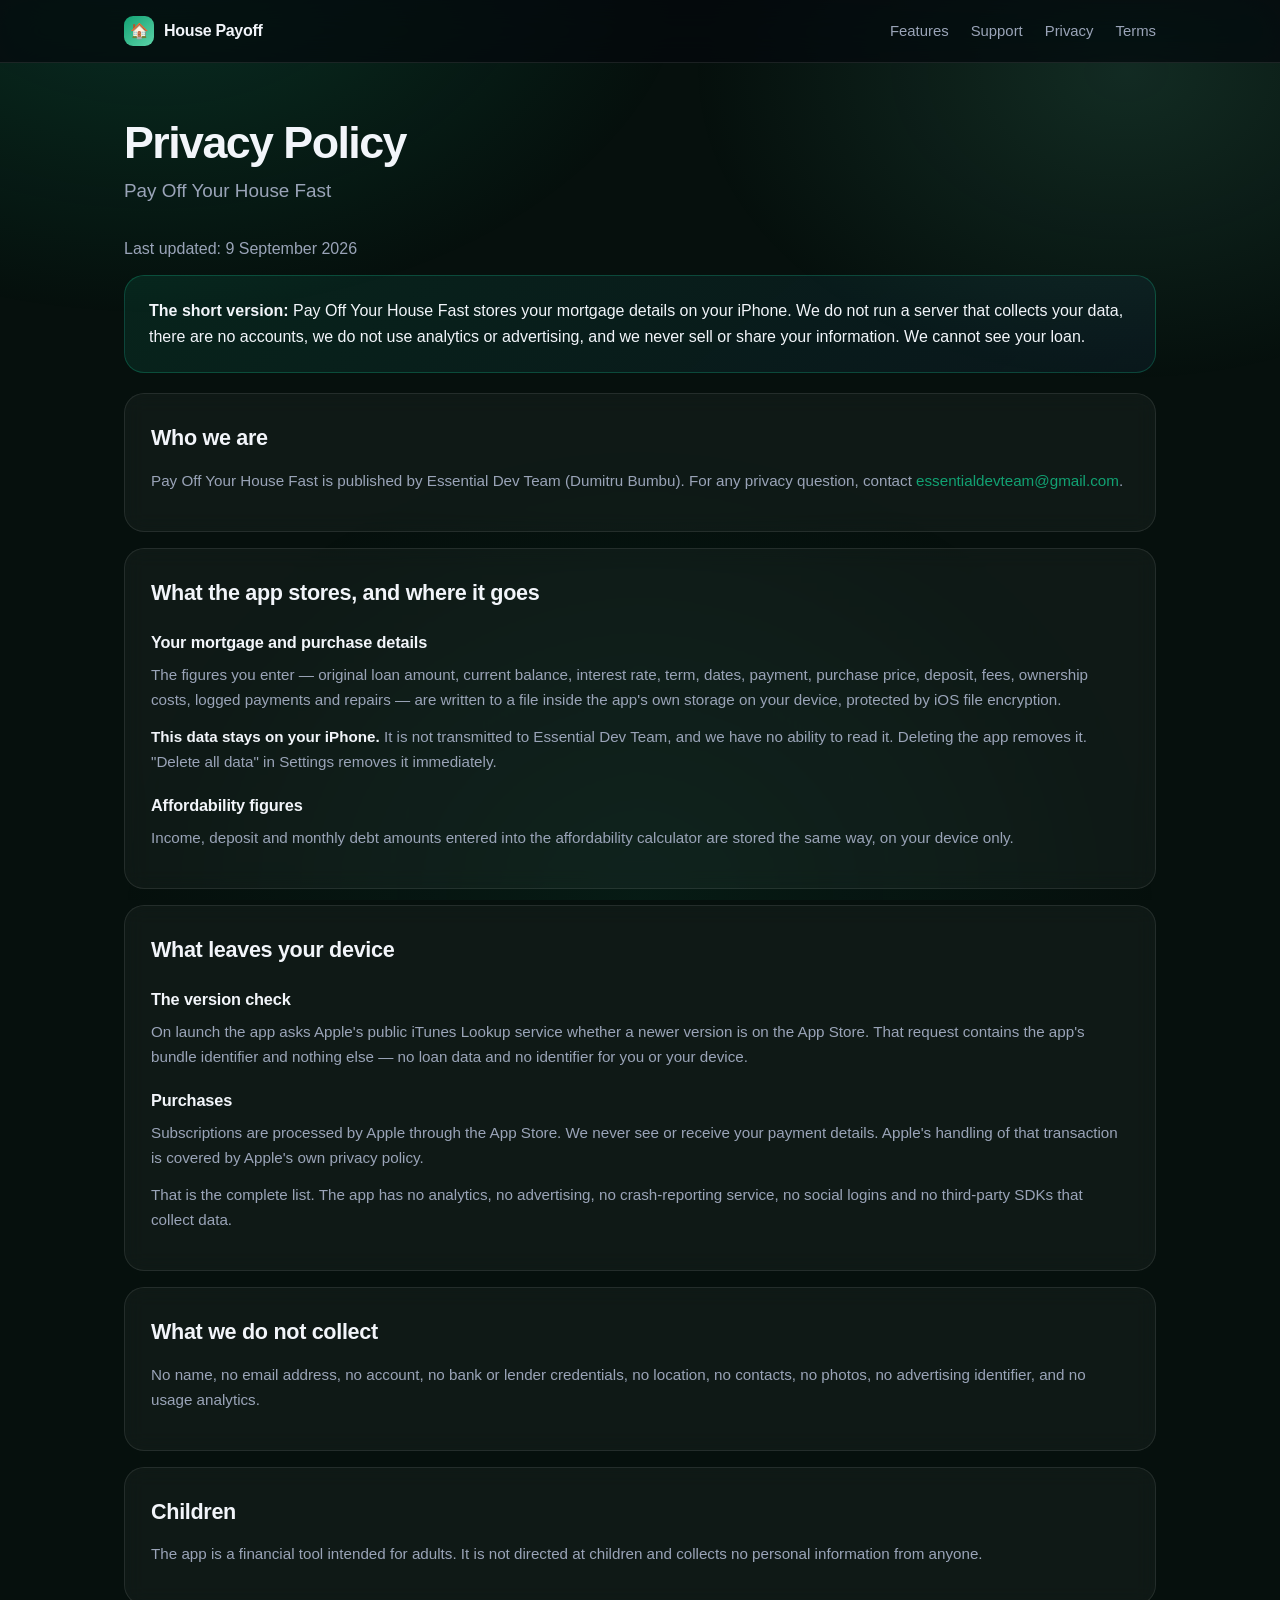
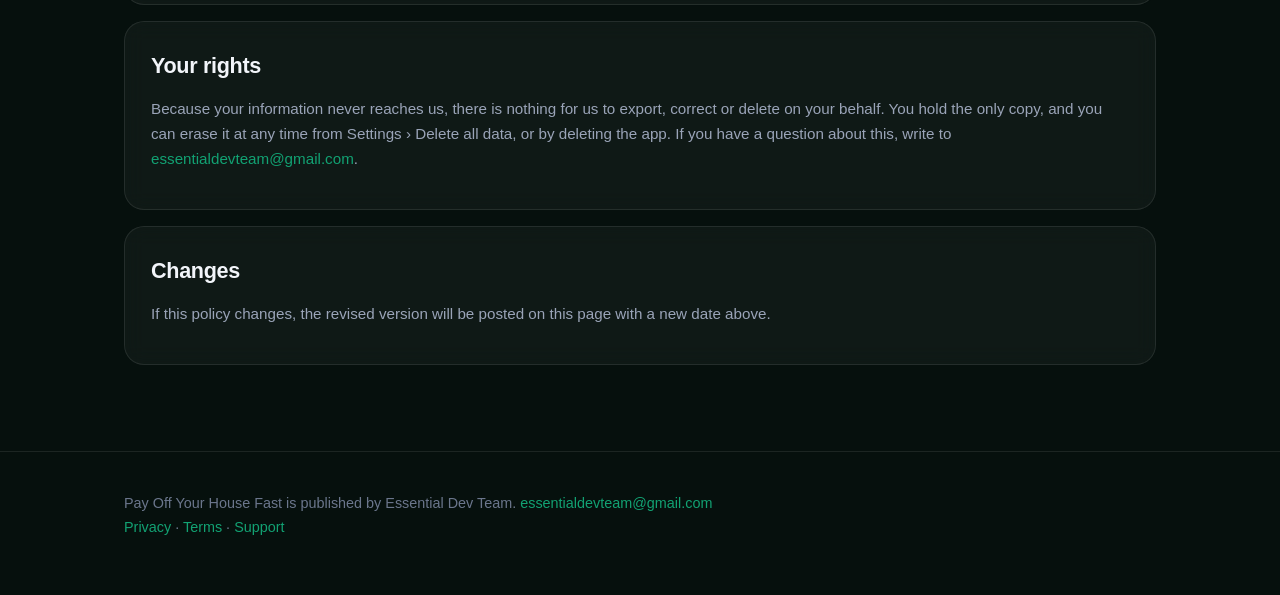
==== privacy.html @ accdce92 "House Payoff — marketing, privacy, support and terms Co-Authored-By: Claude Opus 5 (1M context) <nor" ====
<!DOCTYPE html>
<html lang="en">
<head>
<meta charset="UTF-8">
<meta name="viewport" content="width=device-width, initial-scale=1.0">
<meta name="theme-color" content="#06100d">
<title>Privacy Policy — Pay Off Your House Fast</title>
<meta name="description" content="Pay Off Your House Fast keeps your mortgage details on your iPhone. No accounts, no analytics, no advertising.">
<link rel="stylesheet" href="style.css?v=1">
</head>
<body>
<nav class="nav">
  <div class="wrap nav-inner">
    <a class="brand" href="index.html"><span class="brand-mark">&#127968;</span> House Payoff</a>
    <div class="nav-links">
      <a href="index.html#features">Features</a>
      <a href="support.html">Support</a>
      <a href="privacy.html">Privacy</a>
      <a href="terms.html">Terms</a>
    </div>
  </div>
</nav>
<header class="doc">
  <div class="wrap">
    <h1>Privacy Policy</h1>
    <p class="lede" style="margin-bottom:0">Pay Off Your House Fast</p>
  </div>
</header>

<div class="wrap doc-body">
  <p class="updated">Last updated: 9 September 2026</p>

  <div class="callout">
    <p><strong>The short version:</strong> Pay Off Your House Fast stores your mortgage details on your
    iPhone. We do not run a server that collects your data, there are no accounts, we do not use
    analytics or advertising, and we never sell or share your information. We cannot see your loan.</p>
  </div>

  <div class="card">
    <h2>Who we are</h2>
    <p>Pay Off Your House Fast is published by Essential Dev Team (Dumitru Bumbu). For any privacy
       question, contact <a href="mailto:essentialdevteam@gmail.com">essentialdevteam@gmail.com</a>.</p>
  </div>

  <div class="card">
    <h2>What the app stores, and where it goes</h2>
    <h3>Your mortgage and purchase details</h3>
    <p>The figures you enter &mdash; original loan amount, current balance, interest rate, term, dates,
       payment, purchase price, deposit, fees, ownership costs, logged payments and repairs &mdash; are
       written to a file inside the app's own storage on your device, protected by iOS file encryption.</p>
    <p><strong>This data stays on your iPhone.</strong> It is not transmitted to Essential Dev Team, and we
       have no ability to read it. Deleting the app removes it. "Delete all data" in Settings removes it
       immediately.</p>
    <h3>Affordability figures</h3>
    <p>Income, deposit and monthly debt amounts entered into the affordability calculator are stored the
       same way, on your device only.</p>
  </div>

  <div class="card">
    <h2>What leaves your device</h2>
    <h3>The version check</h3>
    <p>On launch the app asks Apple's public iTunes Lookup service whether a newer version is on the App
       Store. That request contains the app's bundle identifier and nothing else &mdash; no loan data and
       no identifier for you or your device.</p>
    <h3>Purchases</h3>
    <p>Subscriptions are processed by Apple through the App Store. We never see or receive your payment
       details. Apple's handling of that transaction is covered by Apple's own privacy policy.</p>
    <p>That is the complete list. The app has no analytics, no advertising, no crash-reporting service,
       no social logins and no third-party SDKs that collect data.</p>
  </div>

  <div class="card">
    <h2>What we do not collect</h2>
    <p>No name, no email address, no account, no bank or lender credentials, no location, no contacts,
       no photos, no advertising identifier, and no usage analytics.</p>
  </div>

  <div class="card">
    <h2>Children</h2>
    <p>The app is a financial tool intended for adults. It is not directed at children and collects no
       personal information from anyone.</p>
  </div>

  <div class="card">
    <h2>Your rights</h2>
    <p>Because your information never reaches us, there is nothing for us to export, correct or delete on
       your behalf. You hold the only copy, and you can erase it at any time from Settings &rsaquo; Delete
       all data, or by deleting the app. If you have a question about this, write to
       <a href="mailto:essentialdevteam@gmail.com">essentialdevteam@gmail.com</a>.</p>
  </div>

  <div class="card">
    <h2>Changes</h2>
    <p>If this policy changes, the revised version will be posted on this page with a new date above.</p>
  </div>
</div>
<footer class="foot">
  <div class="wrap">
    <p>Pay Off Your House Fast is published by Essential Dev Team.
       <a href="mailto:essentialdevteam@gmail.com">essentialdevteam@gmail.com</a></p>
    <p class="fine"><a href="privacy.html">Privacy</a> &middot; <a href="terms.html">Terms</a> &middot; <a href="support.html">Support</a></p>
  </div>
</footer>
</body>
</html>
---- style.css ----
/* House Payoff — dark, premium, matches the app's onboarding language. */

*, *::before, *::after { margin: 0; padding: 0; box-sizing: border-box; }

:root {
  --brand: #12a273;
  --brand-dim: #0c6b4e;
  --green: #5dd3a8;
  --ink: #f2f5fa;
  --muted: #9aa4b8;
  --faint: #6b768c;
  --bg: #06100d;
  --card: rgba(255, 255, 255, 0.04);
  --line: rgba(255, 255, 255, 0.09);
  --radius: 20px;
}

html { scroll-behavior: smooth; -webkit-text-size-adjust: 100%; }

body {
  font-family: -apple-system, BlinkMacSystemFont, 'SF Pro Display', 'Segoe UI', Roboto, sans-serif;
  background: var(--bg);
  color: var(--ink);
  line-height: 1.65;
  -webkit-font-smoothing: antialiased;
  overflow-x: hidden;
}

/* Ambient colour, the same palette the onboarding mesh uses. */
body::before {
  content: '';
  position: fixed;
  inset: 0;
  z-index: -1;
  background:
    radial-gradient(900px 600px at 12% -5%, rgba(18, 162, 115, 0.22), transparent 60%),
    radial-gradient(700px 500px at 88% 8%, rgba(93, 211, 168, 0.14), transparent 62%),
    radial-gradient(800px 700px at 50% 100%, rgba(12, 107, 78, 0.12), transparent 65%);
}

a { color: var(--brand); text-decoration: none; }
a:hover { text-decoration: underline; }

.wrap { max-width: 1080px; margin: 0 auto; padding: 0 24px; }

/* ---------- nav ---------- */
.nav {
  position: sticky; top: 0; z-index: 50;
  backdrop-filter: saturate(180%) blur(18px);
  -webkit-backdrop-filter: saturate(180%) blur(18px);
  background: rgba(6, 8, 13, 0.72);
  border-bottom: 1px solid var(--line);
}
.nav-inner { display: flex; align-items: center; gap: 18px; height: 62px; }
.brand { display: flex; align-items: center; gap: 10px; font-weight: 700; letter-spacing: -0.02em; color: var(--ink); }
.brand:hover { text-decoration: none; }
.brand-mark {
  width: 30px; height: 30px; border-radius: 9px;
  background: linear-gradient(140deg, var(--brand), var(--green));
  display: grid; place-items: center; font-size: 15px;
}
.nav-links { margin-left: auto; display: flex; gap: 22px; font-size: 0.93rem; }
.nav-links a { color: var(--muted); }
.nav-links a:hover { color: var(--ink); text-decoration: none; }
@media (max-width: 680px) { .nav-links { display: none; } }

/* ---------- hero ---------- */
.hero { padding: 84px 0 72px; }
.hero-grid { display: grid; grid-template-columns: 1.05fr 0.95fr; gap: 56px; align-items: center; }
@media (max-width: 900px) { .hero-grid { grid-template-columns: 1fr; gap: 44px; } }

.eyebrow {
  display: inline-flex; align-items: center; gap: 8px;
  font-size: 0.8rem; font-weight: 650; letter-spacing: 0.04em; text-transform: uppercase;
  color: var(--green);
  background: rgba(23, 211, 160, 0.10);
  border: 1px solid rgba(23, 211, 160, 0.26);
  padding: 7px 14px; border-radius: 999px; margin-bottom: 22px;
}

h1 {
  font-size: clamp(2.5rem, 6vw, 4rem);
  line-height: 1.03; font-weight: 800; letter-spacing: -0.035em; margin-bottom: 20px;
}
.grad {
  background: linear-gradient(120deg, var(--brand) 10%, var(--green) 90%);
  -webkit-background-clip: text; background-clip: text; color: transparent;
}
.lede { font-size: 1.18rem; color: var(--muted); max-width: 50ch; margin-bottom: 30px; }

.cta-row { display: flex; flex-wrap: wrap; gap: 12px; align-items: center; }
.btn {
  display: inline-flex; align-items: center; gap: 9px;
  padding: 14px 26px; border-radius: 999px; font-weight: 650; font-size: 1rem;
  border: 1px solid transparent; transition: transform .15s ease, box-shadow .15s ease;
}
.btn:hover { text-decoration: none; transform: translateY(-2px); }
.btn-primary {
  background: linear-gradient(120deg, var(--brand), var(--brand-dim));
  color: #fff; box-shadow: 0 12px 34px rgba(77, 141, 255, 0.34);
}
.btn-ghost { background: var(--card); border-color: var(--line); color: var(--ink); }

.trust { margin-top: 22px; font-size: 0.88rem; color: var(--faint); display: flex; flex-wrap: wrap; gap: 16px; }
.trust span { display: inline-flex; align-items: center; gap: 6px; }

/* ---------- phone ---------- */
.phone-stage { display: grid; place-items: center; }
.phone {
  position: relative; width: 268px; aspect-ratio: 9 / 19.5;
  border-radius: 44px; padding: 9px;
  background: linear-gradient(160deg, #23293a, #0d1018);
  box-shadow: 0 40px 90px rgba(0,0,0,.6), 0 0 0 1px rgba(255,255,255,.07);
}
.screen {
  position: relative; height: 100%; border-radius: 36px; overflow: hidden;
  background: radial-gradient(120% 90% at 50% 0%, #12305c 0%, #070b12 62%);
}
.island {
  position: absolute; top: 12px; left: 50%; transform: translateX(-50%);
  width: 78px; height: 22px; border-radius: 999px; background: #000; z-index: 3;
}
.screen svg { position: absolute; inset: 0; width: 100%; height: 100%; }

/* the route draws itself, same idea as the onboarding hero */
.route-line {
  fill: none; stroke: url(#routeGrad); stroke-width: 5.5;
  stroke-linecap: round; stroke-linejoin: round;
  stroke-dasharray: 520; stroke-dashoffset: 520;
  animation: draw 4.6s ease-in-out infinite;
  filter: drop-shadow(0 0 9px rgba(77,141,255,.75));
}
@keyframes draw {
  0%   { stroke-dashoffset: 520; }
  55%  { stroke-dashoffset: 0; }
  88%  { stroke-dashoffset: 0; opacity: 1; }
  100% { stroke-dashoffset: 0; opacity: 0; }
}
.pin-start { fill: var(--green); }
.pin-end   { fill: #ff5a5f; animation: pop 4.6s ease-in-out infinite; }
@keyframes pop { 0%,50% { opacity: 0; } 60%,88% { opacity: 1; } 100% { opacity: 0; } }

.screen-stats {
  position: absolute; left: 0; right: 0; bottom: 0; z-index: 2;
  padding: 18px 20px 22px;
  background: linear-gradient(to top, rgba(3,5,9,.96) 45%, transparent);
}
.screen-stats .big { font-size: 2.1rem; font-weight: 700; letter-spacing: -0.02em; }
.screen-stats .sub { font-size: .78rem; color: var(--muted); }
.screen-stats .row { display: flex; gap: 16px; margin-top: 8px; font-size: .76rem; color: var(--faint); }
.pill-live {
  position: absolute; top: 46px; left: 18px; z-index: 2;
  display: inline-flex; align-items: center; gap: 6px;
  font-size: .68rem; font-weight: 700; letter-spacing: .06em;
  color: var(--green); background: rgba(23,211,160,.14);
  border: 1px solid rgba(23,211,160,.3); padding: 5px 10px; border-radius: 999px;
}
.dot { width: 6px; height: 6px; border-radius: 50%; background: var(--green); animation: blink 1.6s ease-in-out infinite; }
@keyframes blink { 0%,100% { opacity: 1 } 50% { opacity: .25 } }

/* ---------- sections ---------- */
section { padding: 76px 0; }
.sec-head { max-width: 62ch; margin-bottom: 42px; }
.sec-head h2 { font-size: clamp(1.9rem, 3.6vw, 2.6rem); font-weight: 750; letter-spacing: -0.028em; margin-bottom: 12px; }
.sec-head p { color: var(--muted); font-size: 1.05rem; }

.grid { display: grid; grid-template-columns: repeat(auto-fit, minmax(258px, 1fr)); gap: 18px; }
.card {
  background: var(--card); border: 1px solid var(--line); border-radius: var(--radius);
  padding: 26px; backdrop-filter: blur(10px); -webkit-backdrop-filter: blur(10px);
  transition: transform .2s ease, border-color .2s ease;
}
.card:hover { transform: translateY(-4px); border-color: rgba(77,141,255,.35); }
.card .ico {
  width: 42px; height: 42px; border-radius: 12px; display: grid; place-items: center;
  font-size: 19px; margin-bottom: 15px;
  background: rgba(77,141,255,.14); border: 1px solid rgba(77,141,255,.24);
}
.card h3 { font-size: 1.06rem; font-weight: 680; margin-bottom: 7px; letter-spacing: -0.01em; }
.card p { color: var(--muted); font-size: .95rem; }

/* steps */
.steps { display: grid; grid-template-columns: repeat(auto-fit, minmax(240px, 1fr)); gap: 18px; counter-reset: s; }
.step { position: relative; padding: 26px; border-radius: var(--radius); background: var(--card); border: 1px solid var(--line); }
.step::before {
  counter-increment: s; content: counter(s);
  display: grid; place-items: center; width: 34px; height: 34px; border-radius: 50%;
  font-weight: 750; font-size: .95rem; color: #04121c; margin-bottom: 14px;
  background: linear-gradient(140deg, var(--brand), var(--green));
}
.step h3 { font-size: 1.05rem; margin-bottom: 6px; font-weight: 680; }
.step p { color: var(--muted); font-size: .95rem; }

/* pricing */
.tiers { display: grid; grid-template-columns: repeat(auto-fit, minmax(290px, 1fr)); gap: 20px; }
.tier { padding: 30px; border-radius: var(--radius); background: var(--card); border: 1px solid var(--line); }
.tier.pro { border-color: rgba(77,141,255,.42); background: linear-gradient(160deg, rgba(77,141,255,.10), rgba(23,211,160,.05)); }
.tier h3 { font-size: 1.25rem; font-weight: 720; margin-bottom: 4px; }
.tier .price { font-size: 2rem; font-weight: 780; letter-spacing: -.03em; margin: 10px 0 4px; }
.tier .note { color: var(--faint); font-size: .85rem; margin-bottom: 18px; }
.tier ul { list-style: none; display: grid; gap: 10px; }
.tier li { display: flex; gap: 10px; align-items: flex-start; color: var(--muted); font-size: .95rem; }
.tier li::before { content: '✓'; color: var(--green); font-weight: 800; flex: none; }
.tier.free li::before { color: var(--faint); }
.badge {
  float: right; font-size: .72rem; font-weight: 700; letter-spacing: .05em; text-transform: uppercase;
  color: var(--green); background: rgba(23,211,160,.12); border: 1px solid rgba(23,211,160,.3);
  padding: 4px 10px; border-radius: 999px;
}

/* privacy strip */
.strip {
  border-radius: var(--radius); border: 1px solid var(--line);
  background: linear-gradient(140deg, rgba(23,211,160,.09), rgba(77,141,255,.06));
  padding: 34px; text-align: center;
}
.strip h2 { font-size: clamp(1.6rem, 3vw, 2.1rem); font-weight: 740; letter-spacing: -.025em; margin-bottom: 10px; }
.strip p { color: var(--muted); max-width: 62ch; margin: 0 auto; }

/* faq */
details {
  border: 1px solid var(--line); border-radius: 14px; background: var(--card);
  padding: 16px 20px; margin-bottom: 10px;
}
details[open] { border-color: rgba(77,141,255,.3); }
summary { cursor: pointer; font-weight: 640; list-style: none; }
summary::-webkit-details-marker { display: none; }
summary::after { content: '+'; float: right; color: var(--brand); font-weight: 700; }
details[open] summary::after { content: '−'; }
details p { color: var(--muted); margin-top: 10px; font-size: .95rem; }

/* footer */
footer { border-top: 1px solid var(--line); padding: 40px 0 56px; color: var(--faint); font-size: .9rem; }
.foot-row { display: flex; flex-wrap: wrap; gap: 18px; align-items: center; }
.foot-row .links { margin-left: auto; display: flex; flex-wrap: wrap; gap: 18px; }
.foot-row a { color: var(--muted); }
@media (max-width: 680px) { .foot-row .links { margin-left: 0; } }

/* scroll reveal */
.reveal { opacity: 0; transform: translateY(18px); transition: opacity .6s ease, transform .6s ease; }
.reveal.in { opacity: 1; transform: none; }
@media (prefers-reduced-motion: reduce) {
  .reveal { opacity: 1; transform: none; transition: none; }
  .route-line, .pin-end, .dot { animation: none; stroke-dashoffset: 0; opacity: 1; }
  html { scroll-behavior: auto; }
}

/* ---------- legal / doc pages ---------- */
.doc { padding: 56px 0 30px; }
.doc h1 { font-size: clamp(2rem, 4.5vw, 2.8rem); margin-bottom: 10px; }
.doc .updated { color: var(--faint); font-size: .9rem; }
.doc-body { padding-bottom: 70px; }
.doc-body .card { margin-bottom: 16px; }
.doc-body h2 { font-size: 1.35rem; font-weight: 700; margin-bottom: 12px; letter-spacing: -.015em; }
.doc-body h3 { font-size: 1.02rem; font-weight: 660; margin: 18px 0 6px; color: var(--ink); }
.doc-body p { color: var(--muted); margin-bottom: 12px; }
.doc-body ul { margin: 0 0 12px 20px; }
.doc-body li { color: var(--muted); margin-bottom: 7px; }
.doc-body strong { color: var(--ink); }
.callout {
  border-radius: var(--radius); padding: 22px 24px; margin-bottom: 20px;
  background: linear-gradient(140deg, rgba(23,211,160,.10), rgba(77,141,255,.06));
  border: 1px solid rgba(23,211,160,.24);
}
.callout p { color: var(--ink); margin-bottom: 0; }
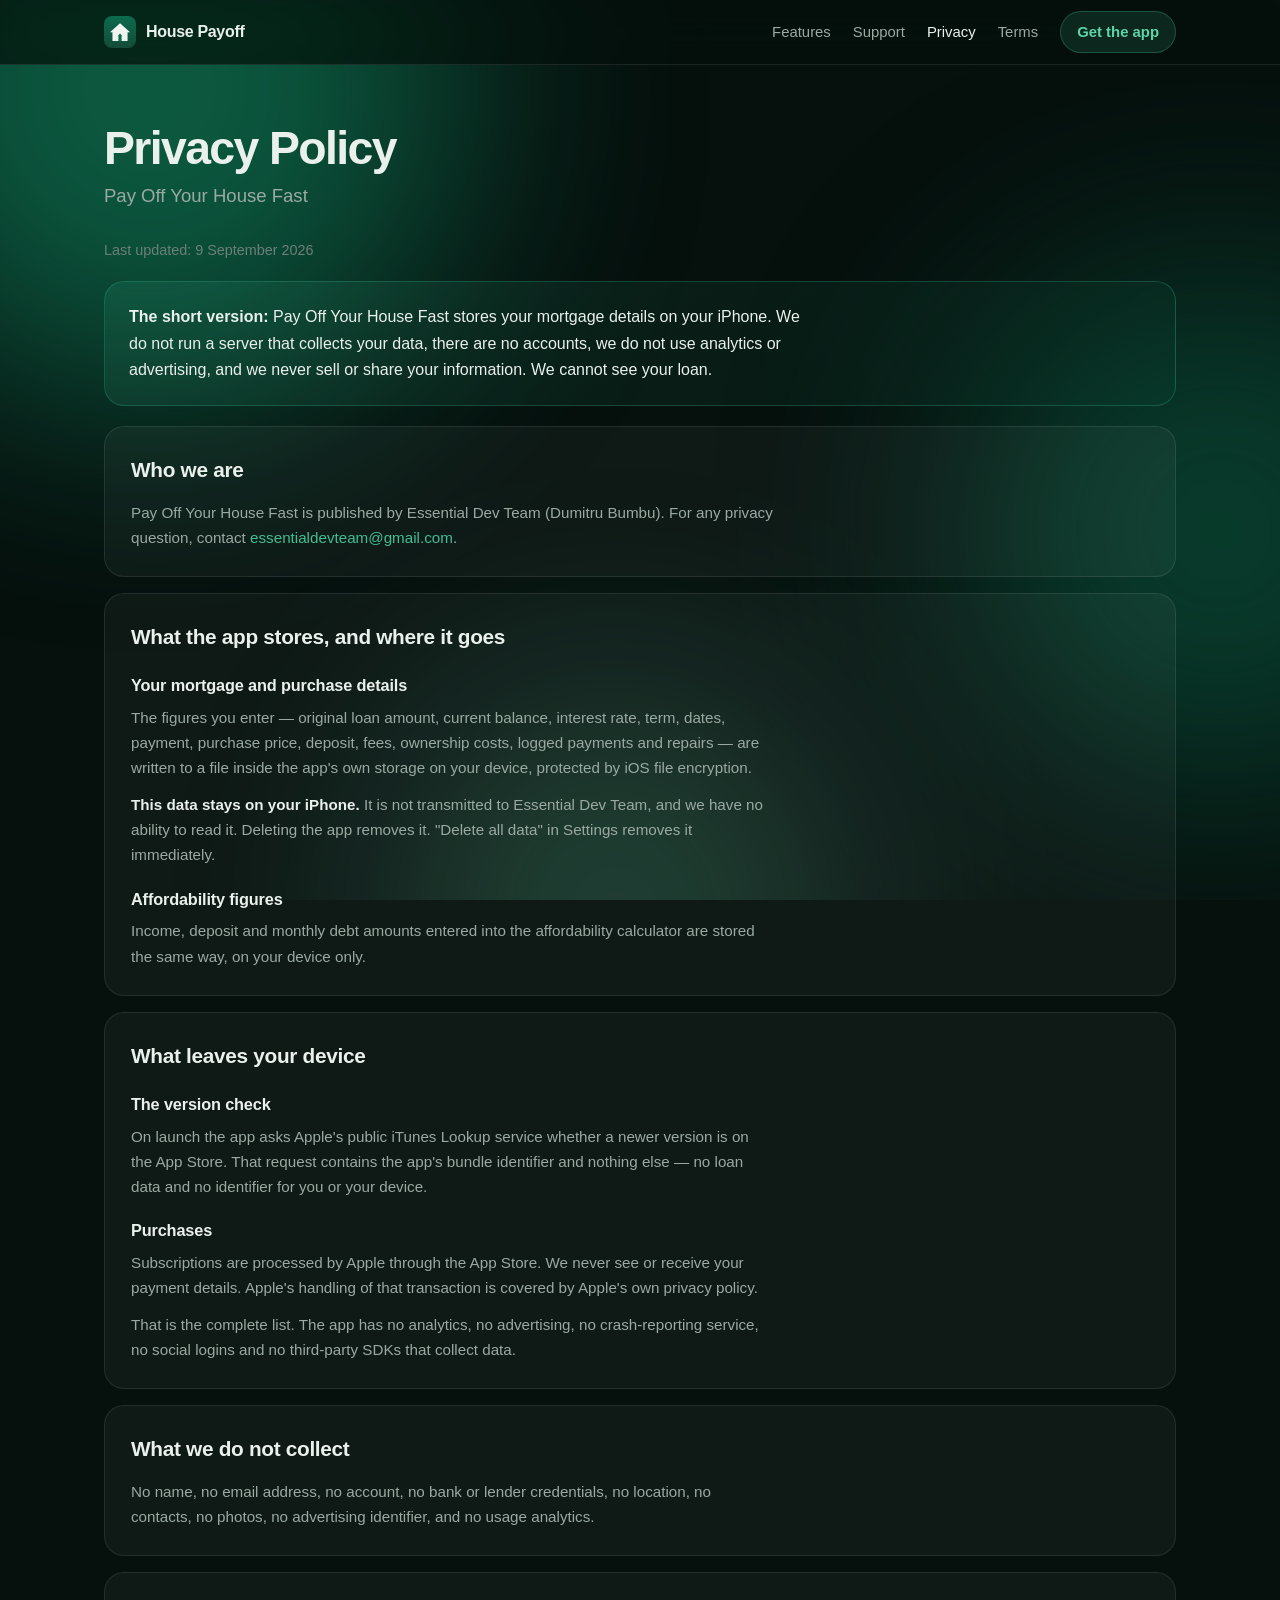
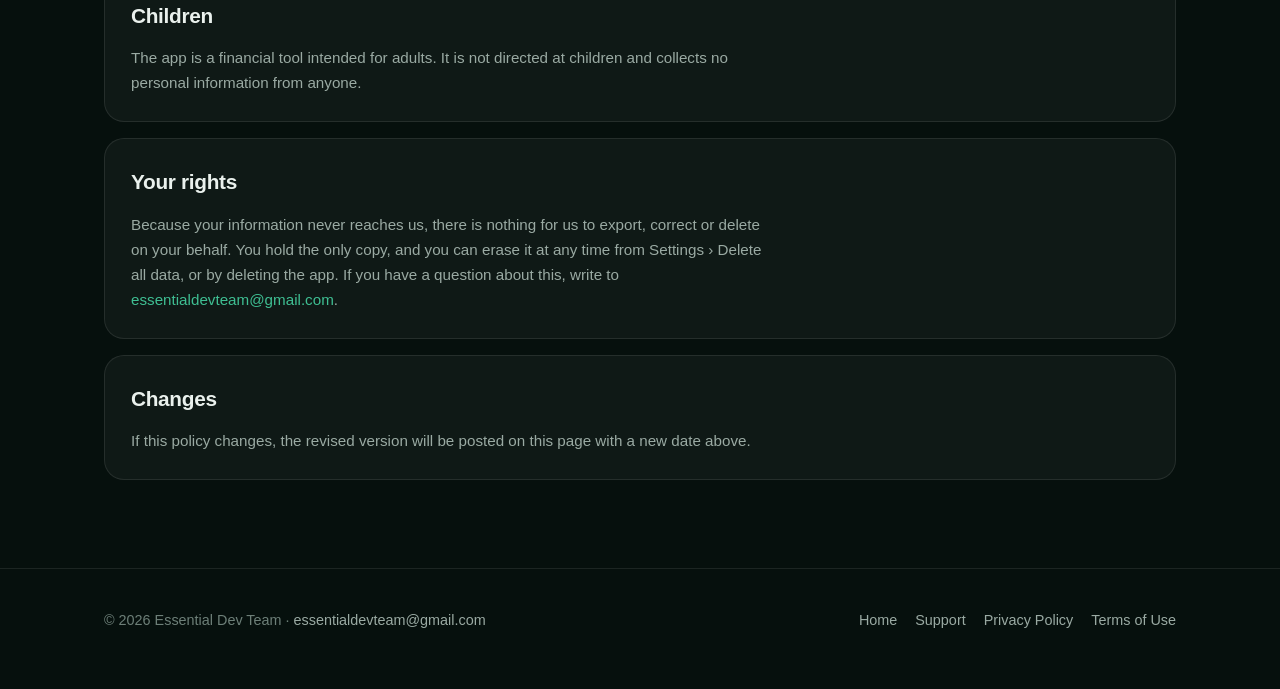
==== commit a33d2025: "Redesign site: real app screenshots, animated hero, payoff chart, gallery; restyle legal and support" ====
--- a/privacy.html
+++ b/privacy.html
@@ -6,24 +6,27 @@
 <meta name="theme-color" content="#06100d">
 <title>Privacy Policy — Pay Off Your House Fast</title>
 <meta name="description" content="Pay Off Your House Fast keeps your mortgage details on your iPhone. No accounts, no analytics, no advertising.">
-<link rel="stylesheet" href="style.css?v=1">
+<link rel="icon" href="assets/icon.png">
+<link rel="stylesheet" href="style.css?v=2">
 </head>
 <body>
+<div class="aurora" aria-hidden="true"><span></span><span></span><span></span></div>
 <nav class="nav">
   <div class="wrap nav-inner">
-    <a class="brand" href="index.html"><span class="brand-mark">&#127968;</span> House Payoff</a>
+    <a class="brand" href="index.html"><img src="assets/icon.png" alt=""> House Payoff</a>
     <div class="nav-links">
       <a href="index.html#features">Features</a>
       <a href="support.html">Support</a>
-      <a href="privacy.html">Privacy</a>
+      <a href="privacy.html" aria-current="page">Privacy</a>
       <a href="terms.html">Terms</a>
+      <a class="nav-cta" href="https://apps.apple.com/app/id6810142825">Get the app</a>
     </div>
   </div>
 </nav>
 <header class="doc">
-  <div class="wrap">
+  <div class="wrap reveal">
     <h1>Privacy Policy</h1>
-    <p class="lede" style="margin-bottom:0">Pay Off Your House Fast</p>
+    <p class="lede">Pay Off Your House Fast</p>
   </div>
 </header>
 
@@ -94,12 +97,17 @@
     <p>If this policy changes, the revised version will be posted on this page with a new date above.</p>
   </div>
 </div>
-<footer class="foot">
-  <div class="wrap">
-    <p>Pay Off Your House Fast is published by Essential Dev Team.
-       <a href="mailto:essentialdevteam@gmail.com">essentialdevteam@gmail.com</a></p>
-    <p class="fine"><a href="privacy.html">Privacy</a> &middot; <a href="terms.html">Terms</a> &middot; <a href="support.html">Support</a></p>
+<footer>
+  <div class="wrap foot-row">
+    <span>&copy; 2026 Essential Dev Team &middot; <a href="mailto:essentialdevteam@gmail.com">essentialdevteam@gmail.com</a></span>
+    <div class="links">
+      <a href="index.html">Home</a>
+      <a href="support.html">Support</a>
+      <a href="privacy.html">Privacy Policy</a>
+      <a href="terms.html">Terms of Use</a>
+    </div>
   </div>
 </footer>
+<script src="site.js?v=2"></script>
 </body>
 </html>
--- a/style.css
+++ b/style.css
@@ -1,17 +1,20 @@
-/* House Payoff — dark, premium, matches the app's onboarding language. */
+/* House Payoff — dark emerald, matches the app's Theme.swift palette. */
 
 *, *::before, *::after { margin: 0; padding: 0; box-sizing: border-box; }
 
 :root {
-  --brand: #12a273;
-  --brand-dim: #0c6b4e;
+  --brand: #3fbf93;
+  --brand-deep: #0c6b4e;
   --green: #5dd3a8;
-  --ink: #f2f5fa;
-  --muted: #9aa4b8;
-  --faint: #6b768c;
-  --bg: #06100d;
+  --warm: #cba07a;
+  --ink: #eaf1ed;
+  --muted: #9aaaa3;
+  --faint: #6d7f78;
+  --bg: #0b1714;
+  --bg-deep: #06100d;
   --card: rgba(255, 255, 255, 0.04);
   --line: rgba(255, 255, 255, 0.09);
+  --glow: rgba(63, 191, 147, 0.35);
   --radius: 20px;
 }
 
@@ -19,215 +22,212 @@
 
 body {
   font-family: -apple-system, BlinkMacSystemFont, 'SF Pro Display', 'Segoe UI', Roboto, sans-serif;
-  background: var(--bg);
+  background: var(--bg-deep);
   color: var(--ink);
   line-height: 1.65;
   -webkit-font-smoothing: antialiased;
   overflow-x: hidden;
 }
 
-/* Ambient colour, the same palette the onboarding mesh uses. */
-body::before {
-  content: '';
-  position: fixed;
-  inset: 0;
-  z-index: -1;
-  background:
-    radial-gradient(900px 600px at 12% -5%, rgba(18, 162, 115, 0.22), transparent 60%),
-    radial-gradient(700px 500px at 88% 8%, rgba(93, 211, 168, 0.14), transparent 62%),
-    radial-gradient(800px 700px at 50% 100%, rgba(12, 107, 78, 0.12), transparent 65%);
+/* Drifting aurora, the same emerald light the onboarding uses. */
+.aurora { position: fixed; inset: 0; z-index: -1; overflow: hidden; pointer-events: none; }
+.aurora span {
+  position: absolute; border-radius: 50%; filter: blur(120px); opacity: .5;
+  animation: drift 26s ease-in-out infinite alternate;
+}
+.aurora span:nth-child(1) { width: 620px; height: 620px; background: #12a273; top: -220px; left: -160px; }
+.aurora span:nth-child(2) { width: 520px; height: 520px; background: #0c6b4e; top: 30%; right: -200px; animation-duration: 32s; animation-delay: -8s; }
+.aurora span:nth-child(3) { width: 460px; height: 460px; background: #5dd3a8; bottom: -240px; left: 30%; opacity: .22; animation-duration: 38s; }
+@keyframes drift {
+  0%   { transform: translate(0, 0) scale(1); }
+  50%  { transform: translate(60px, 40px) scale(1.08); }
+  100% { transform: translate(-40px, 70px) scale(.96); }
 }
 
 a { color: var(--brand); text-decoration: none; }
 a:hover { text-decoration: underline; }
 
-.wrap { max-width: 1080px; margin: 0 auto; padding: 0 24px; }
+.wrap { max-width: 1120px; margin: 0 auto; padding: 0 24px; }
 
 /* ---------- nav ---------- */
 .nav {
   position: sticky; top: 0; z-index: 50;
   backdrop-filter: saturate(180%) blur(18px);
   -webkit-backdrop-filter: saturate(180%) blur(18px);
-  background: rgba(6, 8, 13, 0.72);
+  background: rgba(6, 16, 13, 0.72);
   border-bottom: 1px solid var(--line);
 }
-.nav-inner { display: flex; align-items: center; gap: 18px; height: 62px; }
+.nav-inner { display: flex; align-items: center; gap: 18px; height: 64px; }
 .brand { display: flex; align-items: center; gap: 10px; font-weight: 700; letter-spacing: -0.02em; color: var(--ink); }
 .brand:hover { text-decoration: none; }
-.brand-mark {
-  width: 30px; height: 30px; border-radius: 9px;
-  background: linear-gradient(140deg, var(--brand), var(--green));
-  display: grid; place-items: center; font-size: 15px;
-}
-.nav-links { margin-left: auto; display: flex; gap: 22px; font-size: 0.93rem; }
+.brand img { width: 32px; height: 32px; border-radius: 8px; }
+.nav-links { margin-left: auto; display: flex; gap: 22px; font-size: 0.93rem; align-items: center; }
 .nav-links a { color: var(--muted); }
-.nav-links a:hover { color: var(--ink); text-decoration: none; }
-@media (max-width: 680px) { .nav-links { display: none; } }
+.nav-links a:hover, .nav-links a[aria-current] { color: var(--ink); text-decoration: none; }
+.nav-cta { padding: 8px 16px; border-radius: 999px; background: rgba(63,191,147,.14); border: 1px solid rgba(63,191,147,.3); color: var(--green) !important; font-weight: 600; }
+@media (max-width: 720px) { .nav-links a:not(.nav-cta) { display: none; } }
 
 /* ---------- hero ---------- */
-.hero { padding: 84px 0 72px; }
-.hero-grid { display: grid; grid-template-columns: 1.05fr 0.95fr; gap: 56px; align-items: center; }
-@media (max-width: 900px) { .hero-grid { grid-template-columns: 1fr; gap: 44px; } }
+.hero { padding: 72px 0 64px; }
+.hero-grid { display: grid; grid-template-columns: 1.1fr 0.9fr; gap: 48px; align-items: center; }
+@media (max-width: 900px) { .hero-grid { grid-template-columns: 1fr; gap: 48px; text-align: center; } .hero .lede { margin-left: auto; margin-right: auto; } .cta-row, .trust { justify-content: center; } }
 
 .eyebrow {
   display: inline-flex; align-items: center; gap: 8px;
-  font-size: 0.8rem; font-weight: 650; letter-spacing: 0.04em; text-transform: uppercase;
-  color: var(--green);
-  background: rgba(23, 211, 160, 0.10);
-  border: 1px solid rgba(23, 211, 160, 0.26);
+  font-size: 0.78rem; font-weight: 650; letter-spacing: 0.05em; text-transform: uppercase;
+  color: var(--green); background: rgba(63, 191, 147, 0.10);
+  border: 1px solid rgba(63, 191, 147, 0.26);
   padding: 7px 14px; border-radius: 999px; margin-bottom: 22px;
 }
-
-h1 {
-  font-size: clamp(2.5rem, 6vw, 4rem);
-  line-height: 1.03; font-weight: 800; letter-spacing: -0.035em; margin-bottom: 20px;
-}
+.dot { width: 7px; height: 7px; border-radius: 50%; background: var(--green); animation: blink 1.8s ease-in-out infinite; }
+@keyframes blink { 0%,100% { opacity: 1 } 50% { opacity: .25 } }
+
+h1 { font-size: clamp(2.5rem, 6vw, 4.1rem); line-height: 1.03; font-weight: 800; letter-spacing: -0.035em; margin-bottom: 20px; }
 .grad {
-  background: linear-gradient(120deg, var(--brand) 10%, var(--green) 90%);
+  background: linear-gradient(110deg, var(--brand) 0%, var(--green) 45%, #b8f0d8 55%, var(--green) 65%, var(--brand) 100%);
+  background-size: 250% 100%;
   -webkit-background-clip: text; background-clip: text; color: transparent;
-}
-.lede { font-size: 1.18rem; color: var(--muted); max-width: 50ch; margin-bottom: 30px; }
+  animation: shimmer 6s ease-in-out infinite;
+}
+@keyframes shimmer { 0%,100% { background-position: 100% 0; } 50% { background-position: 0 0; } }
+.lede { font-size: 1.16rem; color: var(--muted); max-width: 50ch; margin-bottom: 30px; }
 
 .cta-row { display: flex; flex-wrap: wrap; gap: 12px; align-items: center; }
 .btn {
-  display: inline-flex; align-items: center; gap: 9px;
-  padding: 14px 26px; border-radius: 999px; font-weight: 650; font-size: 1rem;
-  border: 1px solid transparent; transition: transform .15s ease, box-shadow .15s ease;
+  display: inline-flex; align-items: center; gap: 10px;
+  padding: 14px 24px; border-radius: 999px; font-weight: 650; font-size: 1rem;
+  border: 1px solid transparent; transition: transform .15s ease, box-shadow .2s ease;
 }
 .btn:hover { text-decoration: none; transform: translateY(-2px); }
-.btn-primary {
-  background: linear-gradient(120deg, var(--brand), var(--brand-dim));
-  color: #fff; box-shadow: 0 12px 34px rgba(77, 141, 255, 0.34);
-}
+.btn-primary { background: linear-gradient(120deg, #12a273, var(--brand-deep)); color: #fff; box-shadow: 0 12px 34px rgba(18,162,115,.35); }
+.btn-primary:hover { box-shadow: 0 16px 44px rgba(18,162,115,.5); }
+.btn-primary svg { width: 20px; height: 20px; fill: currentColor; }
+.btn-primary small { display: block; font-size: .68rem; font-weight: 500; opacity: .8; line-height: 1; }
+.btn-primary b { display: block; line-height: 1.2; }
 .btn-ghost { background: var(--card); border-color: var(--line); color: var(--ink); }
 
-.trust { margin-top: 22px; font-size: 0.88rem; color: var(--faint); display: flex; flex-wrap: wrap; gap: 16px; }
-.trust span { display: inline-flex; align-items: center; gap: 6px; }
-
-/* ---------- phone ---------- */
-.phone-stage { display: grid; place-items: center; }
+.trust { margin-top: 24px; font-size: 0.88rem; color: var(--faint); display: flex; flex-wrap: wrap; gap: 18px; }
+.trust span::before { content: '✓ '; color: var(--green); font-weight: 700; }
+
+/* ---------- phone with rotating real screenshots ---------- */
+.phone-stage { position: relative; display: grid; place-items: center; }
+.phone-stage::before {
+  content: ''; position: absolute; width: 70%; aspect-ratio: 1; border-radius: 50%;
+  background: radial-gradient(circle, var(--glow), transparent 68%); filter: blur(30px);
+  animation: pulse 5s ease-in-out infinite;
+}
+@keyframes pulse { 0%,100% { transform: scale(1); opacity: .8 } 50% { transform: scale(1.12); opacity: 1 } }
 .phone {
-  position: relative; width: 268px; aspect-ratio: 9 / 19.5;
-  border-radius: 44px; padding: 9px;
-  background: linear-gradient(160deg, #23293a, #0d1018);
-  box-shadow: 0 40px 90px rgba(0,0,0,.6), 0 0 0 1px rgba(255,255,255,.07);
-}
-.screen {
-  position: relative; height: 100%; border-radius: 36px; overflow: hidden;
-  background: radial-gradient(120% 90% at 50% 0%, #12305c 0%, #070b12 62%);
-}
-.island {
-  position: absolute; top: 12px; left: 50%; transform: translateX(-50%);
-  width: 78px; height: 22px; border-radius: 999px; background: #000; z-index: 3;
-}
-.screen svg { position: absolute; inset: 0; width: 100%; height: 100%; }
-
-/* the route draws itself, same idea as the onboarding hero */
-.route-line {
-  fill: none; stroke: url(#routeGrad); stroke-width: 5.5;
-  stroke-linecap: round; stroke-linejoin: round;
-  stroke-dasharray: 520; stroke-dashoffset: 520;
-  animation: draw 4.6s ease-in-out infinite;
-  filter: drop-shadow(0 0 9px rgba(77,141,255,.75));
-}
-@keyframes draw {
-  0%   { stroke-dashoffset: 520; }
-  55%  { stroke-dashoffset: 0; }
-  88%  { stroke-dashoffset: 0; opacity: 1; }
-  100% { stroke-dashoffset: 0; opacity: 0; }
-}
-.pin-start { fill: var(--green); }
-.pin-end   { fill: #ff5a5f; animation: pop 4.6s ease-in-out infinite; }
-@keyframes pop { 0%,50% { opacity: 0; } 60%,88% { opacity: 1; } 100% { opacity: 0; } }
-
-.screen-stats {
-  position: absolute; left: 0; right: 0; bottom: 0; z-index: 2;
-  padding: 18px 20px 22px;
-  background: linear-gradient(to top, rgba(3,5,9,.96) 45%, transparent);
-}
-.screen-stats .big { font-size: 2.1rem; font-weight: 700; letter-spacing: -0.02em; }
-.screen-stats .sub { font-size: .78rem; color: var(--muted); }
-.screen-stats .row { display: flex; gap: 16px; margin-top: 8px; font-size: .76rem; color: var(--faint); }
-.pill-live {
-  position: absolute; top: 46px; left: 18px; z-index: 2;
-  display: inline-flex; align-items: center; gap: 6px;
-  font-size: .68rem; font-weight: 700; letter-spacing: .06em;
-  color: var(--green); background: rgba(23,211,160,.14);
-  border: 1px solid rgba(23,211,160,.3); padding: 5px 10px; border-radius: 999px;
-}
-.dot { width: 6px; height: 6px; border-radius: 50%; background: var(--green); animation: blink 1.6s ease-in-out infinite; }
-@keyframes blink { 0%,100% { opacity: 1 } 50% { opacity: .25 } }
+  position: relative; width: 290px; aspect-ratio: 1206 / 2622;
+  border-radius: 50px; padding: 10px;
+  background: linear-gradient(160deg, #2a3a34, #0a1210);
+  box-shadow: 0 40px 90px rgba(0,0,0,.6), 0 0 0 1px rgba(255,255,255,.08), inset 0 0 0 1px rgba(255,255,255,.05);
+  animation: float 7s ease-in-out infinite;
+}
+@keyframes float { 0%,100% { transform: translateY(0) rotate(-1deg); } 50% { transform: translateY(-14px) rotate(1deg); } }
+.screen { position: relative; height: 100%; border-radius: 41px; overflow: hidden; background: var(--bg); }
+.screen img {
+  position: absolute; inset: 0; width: 100%; height: 100%; object-fit: cover;
+  opacity: 0; transform: scale(1.04); transition: opacity .9s ease, transform 1.2s ease;
+}
+.screen img.on { opacity: 1; transform: none; }
+.float-chip {
+  position: absolute; z-index: 3; padding: 10px 14px; border-radius: 14px;
+  background: rgba(14, 30, 25, .82); border: 1px solid rgba(93,211,168,.28);
+  backdrop-filter: blur(14px); -webkit-backdrop-filter: blur(14px);
+  box-shadow: 0 14px 34px rgba(0,0,0,.4); font-size: .8rem; color: var(--muted); text-align: left;
+  animation: float 6s ease-in-out infinite;
+}
+.float-chip strong { display: block; color: var(--ink); font-size: 1.05rem; letter-spacing: -.01em; }
+.float-chip.a { top: 16%; left: -4%; animation-delay: -2s; }
+.float-chip.b { bottom: 18%; right: -6%; animation-delay: -4s; }
+.float-chip.b strong { color: var(--green); }
+@media (max-width: 480px) { .float-chip.a { left: 0; } .float-chip.b { right: 0; } }
+
+/* ---------- stats ---------- */
+.stats { display: grid; grid-template-columns: repeat(auto-fit, minmax(200px, 1fr)); gap: 18px; }
+.stat { padding: 24px; border-radius: var(--radius); background: var(--card); border: 1px solid var(--line); text-align: center; }
+.stat .num { font-size: clamp(2rem, 4vw, 2.6rem); font-weight: 800; letter-spacing: -.03em; color: var(--green); font-variant-numeric: tabular-nums; }
+.stat p { color: var(--muted); font-size: .92rem; }
 
 /* ---------- sections ---------- */
-section { padding: 76px 0; }
-.sec-head { max-width: 62ch; margin-bottom: 42px; }
-.sec-head h2 { font-size: clamp(1.9rem, 3.6vw, 2.6rem); font-weight: 750; letter-spacing: -0.028em; margin-bottom: 12px; }
+section { padding: 72px 0; }
+.sec-head { max-width: 62ch; margin-bottom: 40px; }
+.sec-head.center { margin-left: auto; margin-right: auto; text-align: center; }
+.sec-head h2 { font-size: clamp(1.9rem, 3.6vw, 2.6rem); font-weight: 750; letter-spacing: -0.028em; margin-bottom: 12px; line-height: 1.15; }
 .sec-head p { color: var(--muted); font-size: 1.05rem; }
 
-.grid { display: grid; grid-template-columns: repeat(auto-fit, minmax(258px, 1fr)); gap: 18px; }
+/* feature rows: screenshot + copy, alternating */
+.feature { display: grid; grid-template-columns: 1fr 1fr; gap: 56px; align-items: center; padding: 36px 0; }
+.feature:nth-child(even) .shot { order: 2; }
+@media (max-width: 820px) { .feature { grid-template-columns: 1fr; gap: 28px; } .feature:nth-child(even) .shot { order: 0; } }
+.shot { display: grid; place-items: center; }
+.shot img {
+  width: min(280px, 78vw); border-radius: 38px;
+  box-shadow: 0 30px 70px rgba(0,0,0,.55), 0 0 0 1px rgba(255,255,255,.08);
+  transition: transform .5s ease;
+}
+.feature:hover .shot img { transform: translateY(-6px) rotate(-1deg); }
+.feature h3 { font-size: clamp(1.5rem, 2.8vw, 2rem); font-weight: 740; letter-spacing: -.025em; margin-bottom: 12px; line-height: 1.2; }
+.feature p { color: var(--muted); font-size: 1.03rem; margin-bottom: 14px; }
+.tag { display: inline-block; font-size: .72rem; font-weight: 700; letter-spacing: .06em; text-transform: uppercase; color: var(--green); margin-bottom: 10px; }
+.tag.pro { color: var(--warm); }
+.ticks { list-style: none; display: grid; gap: 8px; }
+.ticks li { color: var(--muted); display: flex; gap: 10px; }
+.ticks li::before { content: '✓'; color: var(--green); font-weight: 800; }
+
+/* animated payoff chart */
+.chart-card { padding: 28px; border-radius: var(--radius); background: var(--card); border: 1px solid var(--line); }
+.chart-card svg { width: 100%; height: auto; display: block; }
+.chart-legend { display: flex; flex-wrap: wrap; gap: 18px; margin-top: 14px; font-size: .88rem; color: var(--muted); }
+.chart-legend i { display: inline-block; width: 18px; height: 4px; border-radius: 2px; margin-right: 8px; vertical-align: middle; }
+.line-base, .line-plan { fill: none; stroke-width: 4; stroke-linecap: round; stroke-dasharray: 1000; stroke-dashoffset: 1000; }
+.line-base { stroke: var(--faint); }
+.line-plan { stroke: var(--green); filter: drop-shadow(0 0 8px rgba(93,211,168,.6)); }
+.area-plan { fill: url(#planFill); opacity: 0; }
+.chart-card.in .line-base { animation: draw 2.2s ease-out forwards; }
+.chart-card.in .line-plan { animation: draw 2.2s ease-out .5s forwards; }
+.chart-card.in .area-plan { animation: fade 1s ease 2.2s forwards; }
+.chart-card.in .marker { animation: fade .6s ease 2.6s forwards; }
+.marker { opacity: 0; }
+@keyframes draw { to { stroke-dashoffset: 0; } }
+@keyframes fade { to { opacity: 1; } }
+
+/* gallery */
+.gallery { overflow: hidden; mask-image: linear-gradient(90deg, transparent, #000 8%, #000 92%, transparent); -webkit-mask-image: linear-gradient(90deg, transparent, #000 8%, #000 92%, transparent); }
+.gallery-track { display: flex; gap: 22px; width: max-content; animation: marquee 50s linear infinite; }
+.gallery:hover .gallery-track { animation-play-state: paused; }
+.gallery img { width: 220px; border-radius: 30px; box-shadow: 0 20px 50px rgba(0,0,0,.5), 0 0 0 1px rgba(255,255,255,.07); }
+@keyframes marquee { to { transform: translateX(-50%); } }
+
+/* cards */
+.grid { display: grid; grid-template-columns: repeat(auto-fit, minmax(250px, 1fr)); gap: 18px; }
 .card {
   background: var(--card); border: 1px solid var(--line); border-radius: var(--radius);
-  padding: 26px; backdrop-filter: blur(10px); -webkit-backdrop-filter: blur(10px);
-  transition: transform .2s ease, border-color .2s ease;
-}
-.card:hover { transform: translateY(-4px); border-color: rgba(77,141,255,.35); }
-.card .ico {
-  width: 42px; height: 42px; border-radius: 12px; display: grid; place-items: center;
-  font-size: 19px; margin-bottom: 15px;
-  background: rgba(77,141,255,.14); border: 1px solid rgba(77,141,255,.24);
-}
+  padding: 26px; transition: transform .2s ease, border-color .2s ease;
+}
+.card:hover { transform: translateY(-4px); border-color: rgba(63,191,147,.35); }
+.card .ico { width: 42px; height: 42px; border-radius: 12px; display: grid; place-items: center; font-size: 19px; margin-bottom: 14px; background: rgba(63,191,147,.12); border: 1px solid rgba(63,191,147,.24); }
 .card h3 { font-size: 1.06rem; font-weight: 680; margin-bottom: 7px; letter-spacing: -0.01em; }
 .card p { color: var(--muted); font-size: .95rem; }
-
-/* steps */
-.steps { display: grid; grid-template-columns: repeat(auto-fit, minmax(240px, 1fr)); gap: 18px; counter-reset: s; }
-.step { position: relative; padding: 26px; border-radius: var(--radius); background: var(--card); border: 1px solid var(--line); }
-.step::before {
-  counter-increment: s; content: counter(s);
-  display: grid; place-items: center; width: 34px; height: 34px; border-radius: 50%;
-  font-weight: 750; font-size: .95rem; color: #04121c; margin-bottom: 14px;
-  background: linear-gradient(140deg, var(--brand), var(--green));
-}
-.step h3 { font-size: 1.05rem; margin-bottom: 6px; font-weight: 680; }
-.step p { color: var(--muted); font-size: .95rem; }
 
 /* pricing */
 .tiers { display: grid; grid-template-columns: repeat(auto-fit, minmax(290px, 1fr)); gap: 20px; }
 .tier { padding: 30px; border-radius: var(--radius); background: var(--card); border: 1px solid var(--line); }
-.tier.pro { border-color: rgba(77,141,255,.42); background: linear-gradient(160deg, rgba(77,141,255,.10), rgba(23,211,160,.05)); }
+.tier.pro { border-color: rgba(203,160,122,.45); background: linear-gradient(160deg, rgba(203,160,122,.10), rgba(63,191,147,.05)); }
 .tier h3 { font-size: 1.25rem; font-weight: 720; margin-bottom: 4px; }
-.tier .price { font-size: 2rem; font-weight: 780; letter-spacing: -.03em; margin: 10px 0 4px; }
-.tier .note { color: var(--faint); font-size: .85rem; margin-bottom: 18px; }
+.tier .note { color: var(--faint); font-size: .88rem; margin-bottom: 18px; }
 .tier ul { list-style: none; display: grid; gap: 10px; }
-.tier li { display: flex; gap: 10px; align-items: flex-start; color: var(--muted); font-size: .95rem; }
+.tier li { display: flex; gap: 10px; color: var(--muted); font-size: .95rem; }
 .tier li::before { content: '✓'; color: var(--green); font-weight: 800; flex: none; }
-.tier.free li::before { color: var(--faint); }
-.badge {
-  float: right; font-size: .72rem; font-weight: 700; letter-spacing: .05em; text-transform: uppercase;
-  color: var(--green); background: rgba(23,211,160,.12); border: 1px solid rgba(23,211,160,.3);
-  padding: 4px 10px; border-radius: 999px;
-}
-
-/* privacy strip */
-.strip {
-  border-radius: var(--radius); border: 1px solid var(--line);
-  background: linear-gradient(140deg, rgba(23,211,160,.09), rgba(77,141,255,.06));
-  padding: 34px; text-align: center;
-}
-.strip h2 { font-size: clamp(1.6rem, 3vw, 2.1rem); font-weight: 740; letter-spacing: -.025em; margin-bottom: 10px; }
+.tier.pro li::before { color: var(--warm); }
+.badge { float: right; font-size: .72rem; font-weight: 700; letter-spacing: .05em; text-transform: uppercase; color: var(--warm); background: rgba(203,160,122,.12); border: 1px solid rgba(203,160,122,.32); padding: 4px 10px; border-radius: 999px; }
+.fine { color: var(--faint); font-size: .85rem; margin-top: 18px; }
+
+.strip { border-radius: var(--radius); border: 1px solid rgba(63,191,147,.24); background: linear-gradient(140deg, rgba(63,191,147,.10), rgba(12,107,78,.08)); padding: 40px 32px; text-align: center; }
+.strip h2 { font-size: clamp(1.6rem, 3vw, 2.2rem); font-weight: 740; letter-spacing: -.025em; margin-bottom: 10px; }
 .strip p { color: var(--muted); max-width: 62ch; margin: 0 auto; }
-
-/* faq */
-details {
-  border: 1px solid var(--line); border-radius: 14px; background: var(--card);
-  padding: 16px 20px; margin-bottom: 10px;
-}
-details[open] { border-color: rgba(77,141,255,.3); }
-summary { cursor: pointer; font-weight: 640; list-style: none; }
-summary::-webkit-details-marker { display: none; }
-summary::after { content: '+'; float: right; color: var(--brand); font-weight: 700; }
-details[open] summary::after { content: '−'; }
-details p { color: var(--muted); margin-top: 10px; font-size: .95rem; }
+.strip .cta-row { justify-content: center; margin-top: 24px; }
 
 /* footer */
 footer { border-top: 1px solid var(--line); padding: 40px 0 56px; color: var(--faint); font-size: .9rem; }
@@ -237,29 +237,47 @@
 @media (max-width: 680px) { .foot-row .links { margin-left: 0; } }
 
 /* scroll reveal */
-.reveal { opacity: 0; transform: translateY(18px); transition: opacity .6s ease, transform .6s ease; }
+.reveal { opacity: 0; transform: translateY(24px); transition: opacity .7s ease, transform .7s ease; }
 .reveal.in { opacity: 1; transform: none; }
+
+/* ---------- legal / doc pages ---------- */
+.doc { padding: 60px 0 28px; }
+.doc h1 { font-size: clamp(2.1rem, 4.5vw, 2.9rem); margin-bottom: 8px; }
+.doc .lede { margin-bottom: 0; }
+.doc-body { padding-bottom: 72px; }
+.doc-body .updated { color: var(--faint); font-size: .9rem; margin-bottom: 18px; }
+.doc-body .card { margin-bottom: 16px; }
+.doc-body .card:hover { transform: none; }
+.doc-body h2 { font-size: 1.3rem; font-weight: 700; margin-bottom: 12px; letter-spacing: -.015em; }
+.doc-body h3 { font-size: 1.02rem; font-weight: 660; margin: 18px 0 6px; }
+.doc-body p { color: var(--muted); margin-bottom: 12px; max-width: 76ch; }
+.doc-body p:last-child { margin-bottom: 0; }
+.doc-body strong { color: var(--ink); }
+.callout { border-radius: var(--radius); padding: 22px 24px; margin-bottom: 20px; background: linear-gradient(140deg, rgba(63,191,147,.12), rgba(12,107,78,.08)); border: 1px solid rgba(63,191,147,.26); }
+.callout p { color: var(--ink); margin-bottom: 0; }
+.contact-grid { display: grid; grid-template-columns: repeat(auto-fit, minmax(220px, 1fr)); gap: 14px; margin-bottom: 26px; }
+.contact-grid a { display: block; padding: 20px; border-radius: 16px; background: var(--card); border: 1px solid var(--line); color: var(--ink); transition: transform .2s ease, border-color .2s ease; }
+.contact-grid a:hover { text-decoration: none; transform: translateY(-3px); border-color: rgba(63,191,147,.4); }
+.contact-grid span { display: block; font-size: 1.4rem; margin-bottom: 6px; }
+.contact-grid small { display: block; color: var(--muted); font-size: .85rem; }
+.doc-body details { border: 1px solid var(--line); border-radius: 14px; background: var(--card); padding: 16px 20px; margin-bottom: 10px; }
+.doc-body details[open] { border-color: rgba(63,191,147,.32); }
+.doc-body summary { cursor: pointer; font-weight: 640; list-style: none; }
+.doc-body summary::-webkit-details-marker { display: none; }
+.doc-body summary::after { content: '+'; float: right; color: var(--brand); font-weight: 700; }
+.doc-body details[open] summary::after { content: '−'; }
+.doc-body details p { margin-top: 10px; margin-bottom: 0; }
+
 @media (prefers-reduced-motion: reduce) {
-  .reveal { opacity: 1; transform: none; transition: none; }
-  .route-line, .pin-end, .dot { animation: none; stroke-dashoffset: 0; opacity: 1; }
+  *, *::before, *::after { animation: none !important; transition: none !important; }
+  .reveal { opacity: 1; transform: none; }
+  .line-base, .line-plan { stroke-dashoffset: 0; }
+  .area-plan, .marker { opacity: 1; }
   html { scroll-behavior: auto; }
 }
 
-/* ---------- legal / doc pages ---------- */
-.doc { padding: 56px 0 30px; }
-.doc h1 { font-size: clamp(2rem, 4.5vw, 2.8rem); margin-bottom: 10px; }
-.doc .updated { color: var(--faint); font-size: .9rem; }
-.doc-body { padding-bottom: 70px; }
-.doc-body .card { margin-bottom: 16px; }
-.doc-body h2 { font-size: 1.35rem; font-weight: 700; margin-bottom: 12px; letter-spacing: -.015em; }
-.doc-body h3 { font-size: 1.02rem; font-weight: 660; margin: 18px 0 6px; color: var(--ink); }
-.doc-body p { color: var(--muted); margin-bottom: 12px; }
-.doc-body ul { margin: 0 0 12px 20px; }
-.doc-body li { color: var(--muted); margin-bottom: 7px; }
-.doc-body strong { color: var(--ink); }
-.callout {
-  border-radius: var(--radius); padding: 22px 24px; margin-bottom: 20px;
-  background: linear-gradient(140deg, rgba(23,211,160,.10), rgba(77,141,255,.06));
-  border: 1px solid rgba(23,211,160,.24);
-}
-.callout p { color: var(--ink); margin-bottom: 0; }
+@media (min-width: 1600px) {
+  :root { font-size: 17.5px; }
+  .wrap { max-width: 1320px; }
+  .phone { width: 330px; }
+}
